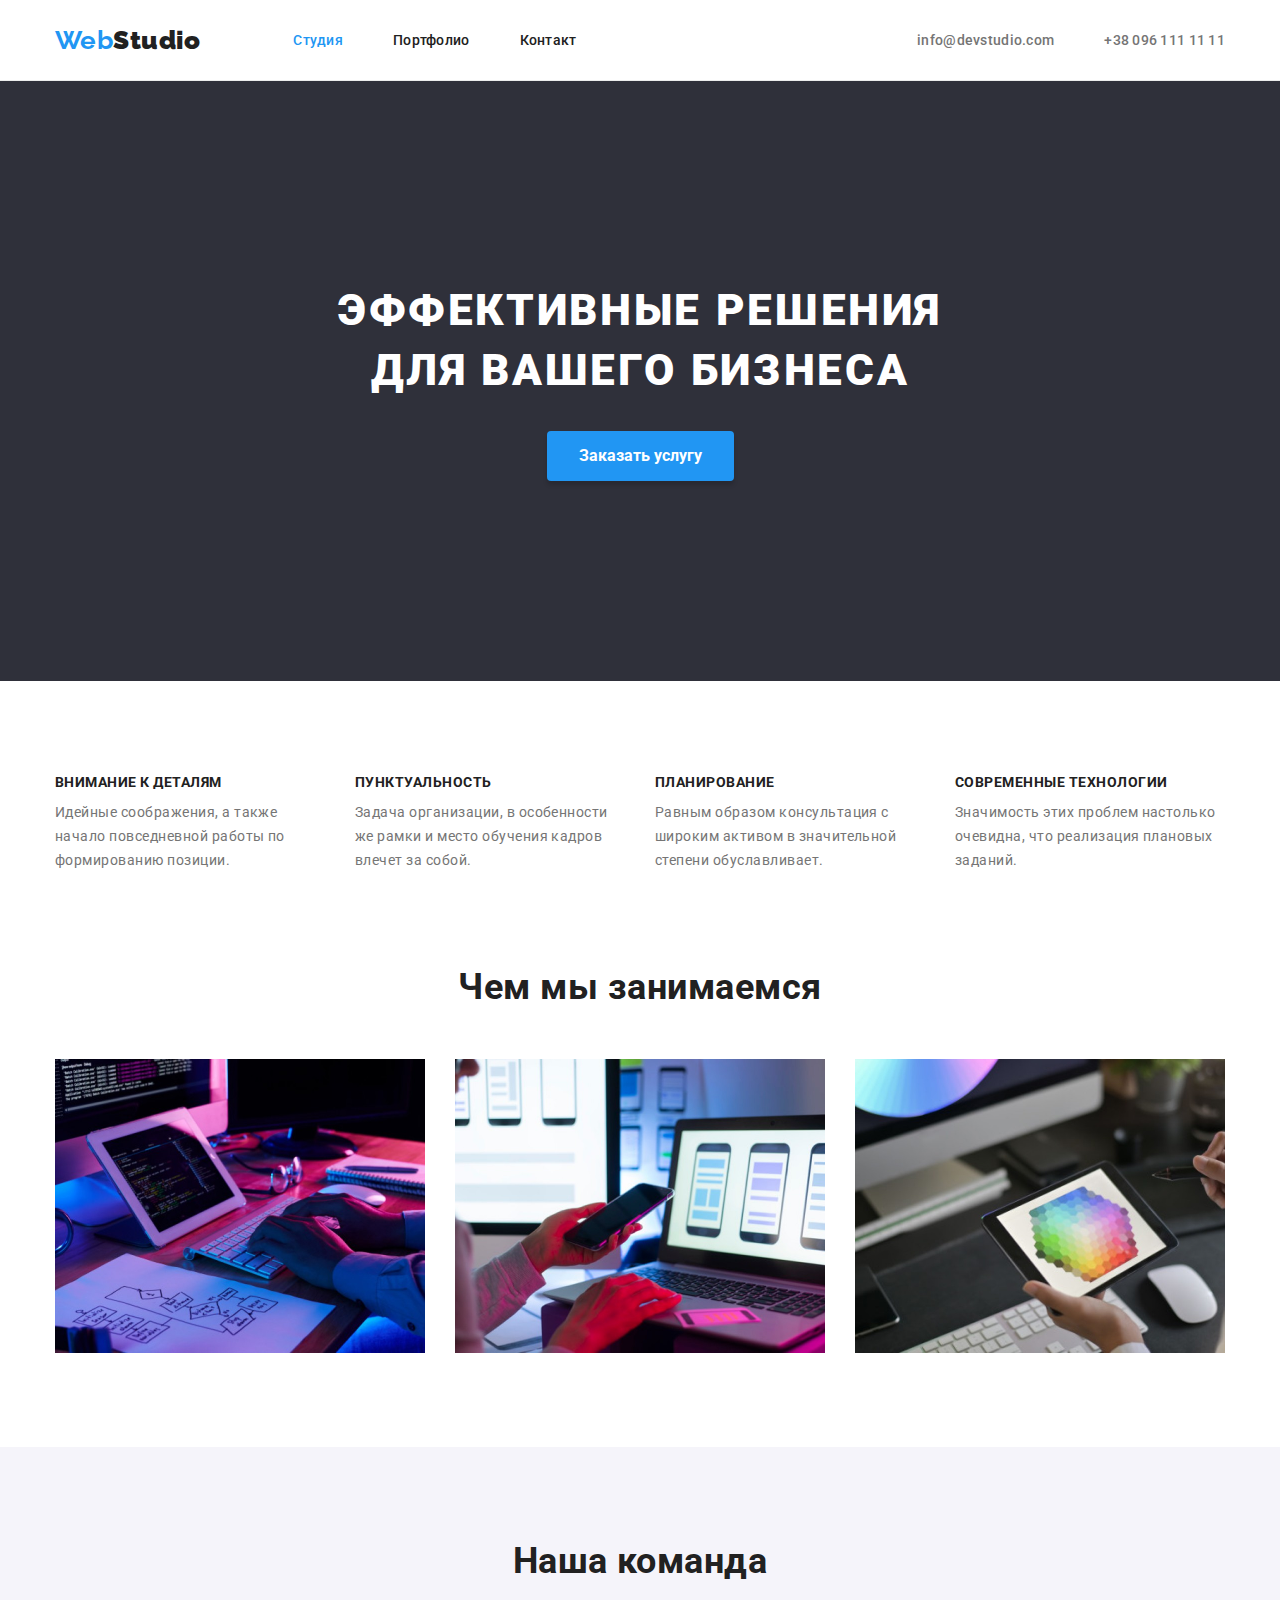
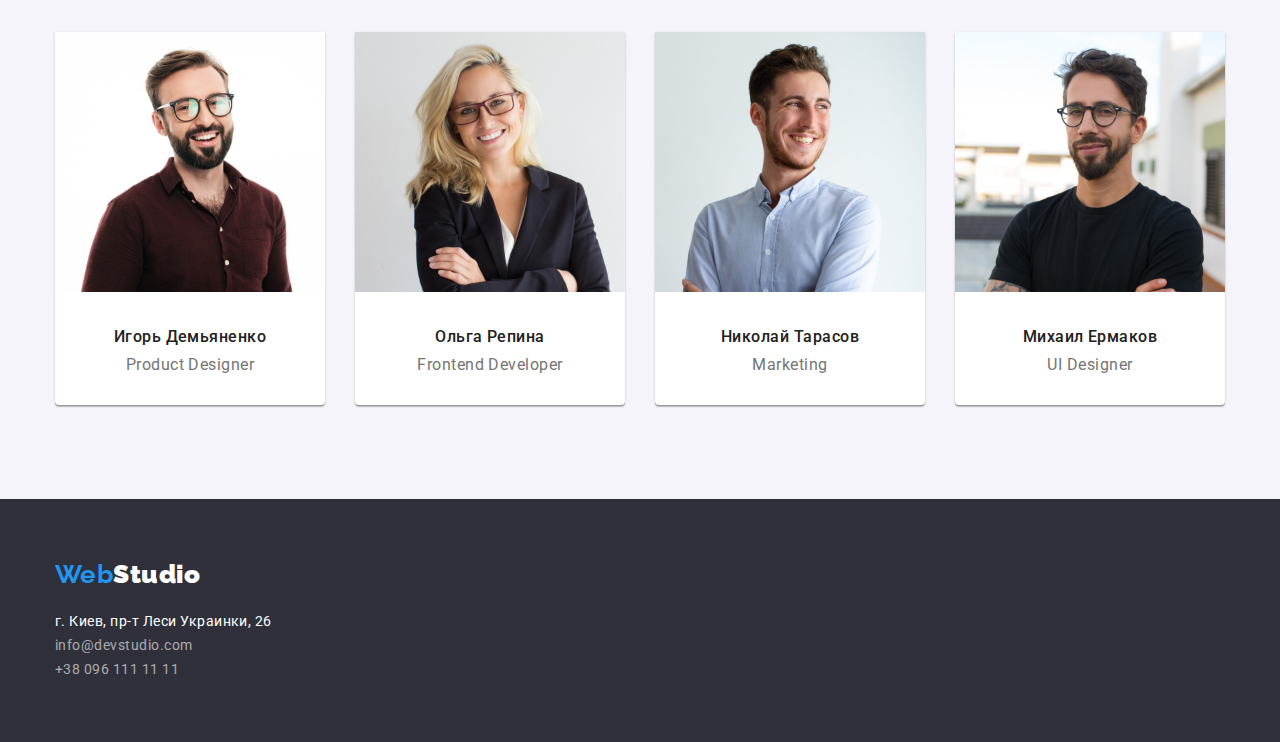
==== index.html @ dc245c02 "Send to check for mistakes" ====
<!DOCTYPE html>
<html lang="ru">

<head>
    <meta charset="UTF-8">
    <meta http-equiv="X-UA-Compatible" content="IE=edge">
    <meta name="viewport" content="width=device-width, initial-scale=1.0">
    <title>WebStudio</title>
    <link
        href="https://fonts.googleapis.com/css2?family=Raleway:wght@700&family=Roboto:wght@400;500;700;900&display=swap"
        rel="stylesheet">
    <link rel="stylesheet" href="https://cdnjs.cloudflare.com/ajax/libs/modern-normalize/1.0.0/modern-normalize.min.css" />
    <link rel="stylesheet" href="./css/styles.css">
</head>

<body>
    <header class="page-header">
        <div class="container header-nav">
        <nav class="nav-menu">
            <a class="logo link" href="./index.html"><span class="accent">Web</span><b>Studio</b></a>
            <ul class="nav-list link list">
                <li class="nav-item"><a class="nav-link link current" href="index.html">Студия</a></li>
                <li class="nav-item"><a class="nav-link link" href="portfolio.html">Портфолио</a></li>
                <li class="nav-item"><a class="nav-link link" href="">Контакт</a></li>
            </ul>
        </nav>
        <ul class="contacts-list link list">
            <li class="contacts-item"><a class="contacts-link link"
                    href="mailto:info@devstudio.com">info@devstudio.com</a></li>
            <li class="contacts-item"><a class="contacts-link link" href="tel:+380961111111">+38 096 111 11 11</a></li>
        </ul>
        </div>
    </header>

    <main>
        <section class="hero section">    
            <div class="container">
                <h1 class="hero-title">Эффективные решения для вашего бизнеса</h1>
                <button class="hero-button" type="button">Заказать услугу</button>
            </div>
        </section>

        <section class="advantage section">
            <div class="container">
            <h2 class="visually-hidden">Особенности</h2>
            <ul class="advantage-list list">
                <li class="advantage-item">
                    <h3 class="advantage-title">Внимание к деталям</h3>
                    <p class="advantage-text">Идейные соображения, а также начало повседневной работы по формированию
                        позиции.</p>
                </li>
                <li class="advantage-item">
                    <h3 class="advantage-title">Пунктуальность</h3>
                    <p class="advantage-text">Задача организации, в особенности же рамки и место обучения кадров влечет
                        за собой.</p>
                </li>
                <li class="advantage-item">
                    <h3 class="advantage-title">Планирование</h3>
                    <p class="advantage-text">Равным образом консультация с широким активом в значительной степени
                        обуславливает.</p>
                </li>
                <li class="advantage-item">
                    <h3 class="advantage-title">Современные технологии</h3>
                    <p class="advantage-text">Значимость этих проблем настолько очевидна, что реализация плановых
                        заданий.</p>
                </li>
            </ul>
            </div>
        </section>

        <section class="about-us section">
            <div class="container">
            <h2 class="about-us-title">Чем мы занимаемся</h2>
            <ul class="about-us-list list">
                <li class="about-us-item"><img src="images/image1.jpg" alt="Работа за компьтером" width="370"
                        height="294"></li>
                <li class="about-us-item"><img src="images/image2.jpg" alt="Изготовление макетов" width="370"
                        height="294"></li>
                <li class="about-us-item"><img src="images/image3.jpg" alt="Выбор цветовой палитры" width="370"
                        height="294"></li>
            </ul>
            </div>
        </section>

        <section class="team section">
            <div class="container">
            <h2 class="team-title">Наша команда</h2>
            <ul class="team-list list">
                <li class="team-item"><img src="images/worker1.jpg" alt="Продукт дизайнер" width="270" height="260">
                    <h3 class="team-name">Игорь Демьяненко</h3>
                    <p class="team-position">Product Designer</p>
                </li>
                <li class="team-item"><img src="images/worker2.jpg" alt="Фронт-энд разработчик" width="270"
                        height="260">
                    <h3 class="team-name">Ольга Репина</h3>
                    <p class="team-position">Frontend Developer</p>
                </li>
                <li class="team-item"><img src="images/worker3.jpg" alt="Маркетолог" width="270" height="260">
                    <h3 class="team-name">Николай Тарасов</h3>
                    <p class="team-position">Marketing</p>
                </li>
                <li class="team-item"><img src="images/worker4.jpg" alt="UI Дизайнер" width="270" height="260">
                    <h3 class="team-name">Михаил Ермаков</h3>
                    <p class="team-position">UI Designer</p>
                </li>
            </ul>
            </div>
        </section>
    </main>

    <footer class="footer-page">
        <div class="container footer-container">
        <a class="footer-logo link" href="./index.html"><span class="accent">Web</span><b>Studio</b></a>
        <address class="footer-address">
            <ul class="footer-list link list">
                <li class="footer-item"><a class="footer-address-link link" href="https://goo.gl/maps/piqngm7oDQpEDh6u6"
                        target="_blank" rel="noopener nofollow noreferrer">г. Киев, пр-т Леси Украинки, 26</a></li>
                <li class="footer-item"><a class="footer-contact-link link"
                        href="mailto:info@devstudio.com">info@devstudio.com</a></li>
                <li class="footer-item"><a class="footer-contact-link link" href="tel:+380961111111">+38 096 111 11
                        11</a></li>
            </ul>
        </address>
        </div>
    </footer>
</body>

</html>
---- css/styles.css ----
/* Main things for everything */
:root {
    --main-color: #212121;
    --color-white: #ffffff;
    --primary-white-color: #F5F4FA;
    --accent-color: #2196F3;
    --muted-text-color: #757575;
    --accent-background-color: #2F303A;
}

body {
    font-family: 'Roboto', sans-serif;
    color: var(--main-color);
    background-color: var(--color-white);
    letter-spacing: 0.03em;
    margin: 0;
}

h1,
h2,
h3,
h4,
h5,
h6,
ul,
p {
    margin: 0;
    padding: 0;
}


.link {
    color: inherit;
    text-decoration: none;
}

.list {
    list-style-type: none;
}

.visually-hidden {
    position: absolute;
    width: 1px;
    height: 1px;
    margin: -1px;
    border: 0;
    padding: 0;

    white-space: nowrap;
    clip-path: inset(100%);
    clip: rect(0 0 0 0);
    overflow: hidden;
}

.container {
    width: 1200px;
    margin: 0 auto;
    padding: 0 15px;
}

.section {
    padding-top: 94px;
    padding-bottom: 94px;
}

/* Header */

.page-header {
    border-bottom: 1px solid #ECECEC;
}

.header-nav {
    display: flex;
}

.nav-menu {
    display: flex;
    align-items: center;
}

.logo {
    display: flex;
    margin-right: 93px;

    font-family: 'Raleway';
    text-decoration: none;
    font-weight: 700;
    font-size: 26px;
    line-height: 1.19;
}

.accent {
    color: var(--accent-color);
}

.nav-list, .contacts-list  {
    display: flex;
}

.contacts-list {
    margin-left: auto;
}

.nav-list .nav-item:not(:last-child),
.contacts-list .contacts-item:not(:last-child) {
    margin-right: 50px;
}

.nav-link, .contacts-link {
    display: block;
    padding-top: 32px;
    padding-bottom: 32px;
    font-weight: 500;
    font-size: 14px;
    line-height: 16px;
    letter-spacing: 0.02em;
}

.nav-link:hover,
.nav-link:focus,
.current {
    color: var(--accent-color);
}

.contacts-link {
    color: var(--muted-text-color);
}

.contacts-link:hover,
.contacts-link:focus {
    color: var(--accent-color);
}

/* Section Hero */

.hero {
    min-height: 600px;
    background-color: var(--accent-background-color);
    text-align: center;
}

.hero.section {
    padding-top: 200px;
    padding-bottom: 200px;
}

.hero-title {
    display: inline-block;
    margin-bottom: 30px;
    min-height: 120px;
    max-width: 696px;
    
    font-weight: 900;
    font-size: 44px;
    line-height: 1.36;
    
    letter-spacing: 0.06em;
    text-transform: uppercase;
    color: var(--color-white);
}

.hero-button {
    display: block;
    margin-left: auto;
    margin-right: auto;
    padding: 10px 32px;

    font-family: 'Roboto';
    font-weight: 700;
    font-size: 16px;
    line-height: 1.88;
    align-items: center;
    color: var(--color-white);
    background-color: var(--accent-color);
    cursor: pointer;

    border: none;
    box-shadow: 0px 4px 4px rgba(0, 0, 0, 0.15);
    border-radius: 4px;
}

/* Section Advantage */

.advantage-list {
    display: flex;
    max-height: 101px;
}

.advantage-item {
    max-width: 270px;
}

.advantage-item:not(:last-child) {
    margin-right: 30px;
}

.advantage-title {
    margin-bottom: 10px;
    
    font-weight: 700;
    font-size: 14px;
    line-height: 1.14;
    text-transform: uppercase;
}

.advantage-text {
    font-size: 14px;
    line-height: 1.71;
    color: var(--muted-text-color);
}

/* Section About Us */

.section.about-us {
    padding-top: 0;
}

.about-us-title,
.team-title {
    margin-bottom: 50px;
    
    font-weight: 700;
    font-size: 36px;
    line-height: 1.16;
    text-align: center;
}

.about-us-list {
    display: flex;
}

.about-us-item:not(:last-child) {
    margin-right: 30px;
}

.about-us-item {
    width: 370px;
    height: 294px;
}

/* Section Team */

.team {
    background-color: var(--primary-white-color);
}

.team-list {
    display: flex;
}

.team-item {
    background: var(--color-white);
    box-shadow: 0px 1px 3px rgba(0, 0, 0, 0.12), 0px 1px 1px rgba(0, 0, 0, 0.14), 0px 2px 1px rgba(0, 0, 0, 0.2);
    border-radius: 0px 0px 4px 4px;
}

.team-item:not(:last-child) {
    margin-right: 30px;
}

.team-name {
    margin-top: 30px;
    margin-bottom: 10px;
    
    text-align: center;
    font-weight: 500;
    font-size: 16px;
    line-height: 1.2;
}

.team-position {
    margin-bottom: 30px;
    
    text-align: center;
    line-height: 1.18;
    color: var(--muted-text-color);
}

/* Portfolio Section*/

.filter-list {
    display: flex;
    justify-content: center;
    padding: 0;
    margin-bottom: 50px;
}

.filter {    
    display: flex;
    margin-left: 4px;
    margin-right: 4px;

    padding: 6px 22px;

    box-shadow: 0px 3px 1px rgba(0, 0, 0, 0.1), 
    0px 1px 2px rgba(0, 0, 0, 0.08), 
    0px 2px 2px rgba(0, 0, 0, 0.12);
    border: none;
    border-radius: 4px;

    font-family: inherit;
    font-weight: 500;
    font-size: 16px;
    line-height: 1.62;
    text-align: center;
    cursor: pointer;
    background-color: var(--primary-white-color);
}

.filter:hover,
.filter:focus,
.filter:active {
    color: var(--color-white);
    background-color: var(--accent-color);
}

.filter.active {
    color: var(--color-white);
    background-color: var(--accent-color);
}

.portfolio-list {
    display: flex;
    flex-wrap: wrap;
    gap: 30px;
}

.portfolio-pic {
    display: block;
    max-height: 100%;
    height: auto;
}

.portfolio-block {
    padding: 20px 24px;
    border: 1px solid #EEEEEE;
    border-top: none;
}

.portfolio-item {
    display: block;
    max-height: 404px;
    background: var(--color-white);
}

.portfolio-title {
    margin-bottom: 4px;
    
    font-weight: 700;
    font-size: 18px;
    line-height: 2;
    letter-spacing: 0.06em;
}

.portfolio-description {
    font-size: 16px;
    line-height: 1.88;
    color: var(--muted-text-color);
}

/* Footer */

.footer-page {
    display: block;
    background-color: var(--accent-background-color);
    color: var(--color-white);
}

.footer-container {
    display: block;
    padding-top: 60px;
    padding-bottom: 60px;
}

.footer-logo {
    font-family: 'Raleway';
    text-decoration: none;
    font-weight: 700;
    font-size: 26px;
    line-height: 1.19;
}

.footer-list {
    margin-top: 20px;

    font-size: 14px;
    line-height: 1.71;
}

.footer-item {
    font-style: normal;
}

.footer-contact-link {
    color: rgba(255, 255, 255, 0.6);
}

.footer-contact-link:hover,
.footer-contact-link:focus {
    color: var(--accent-color);
}
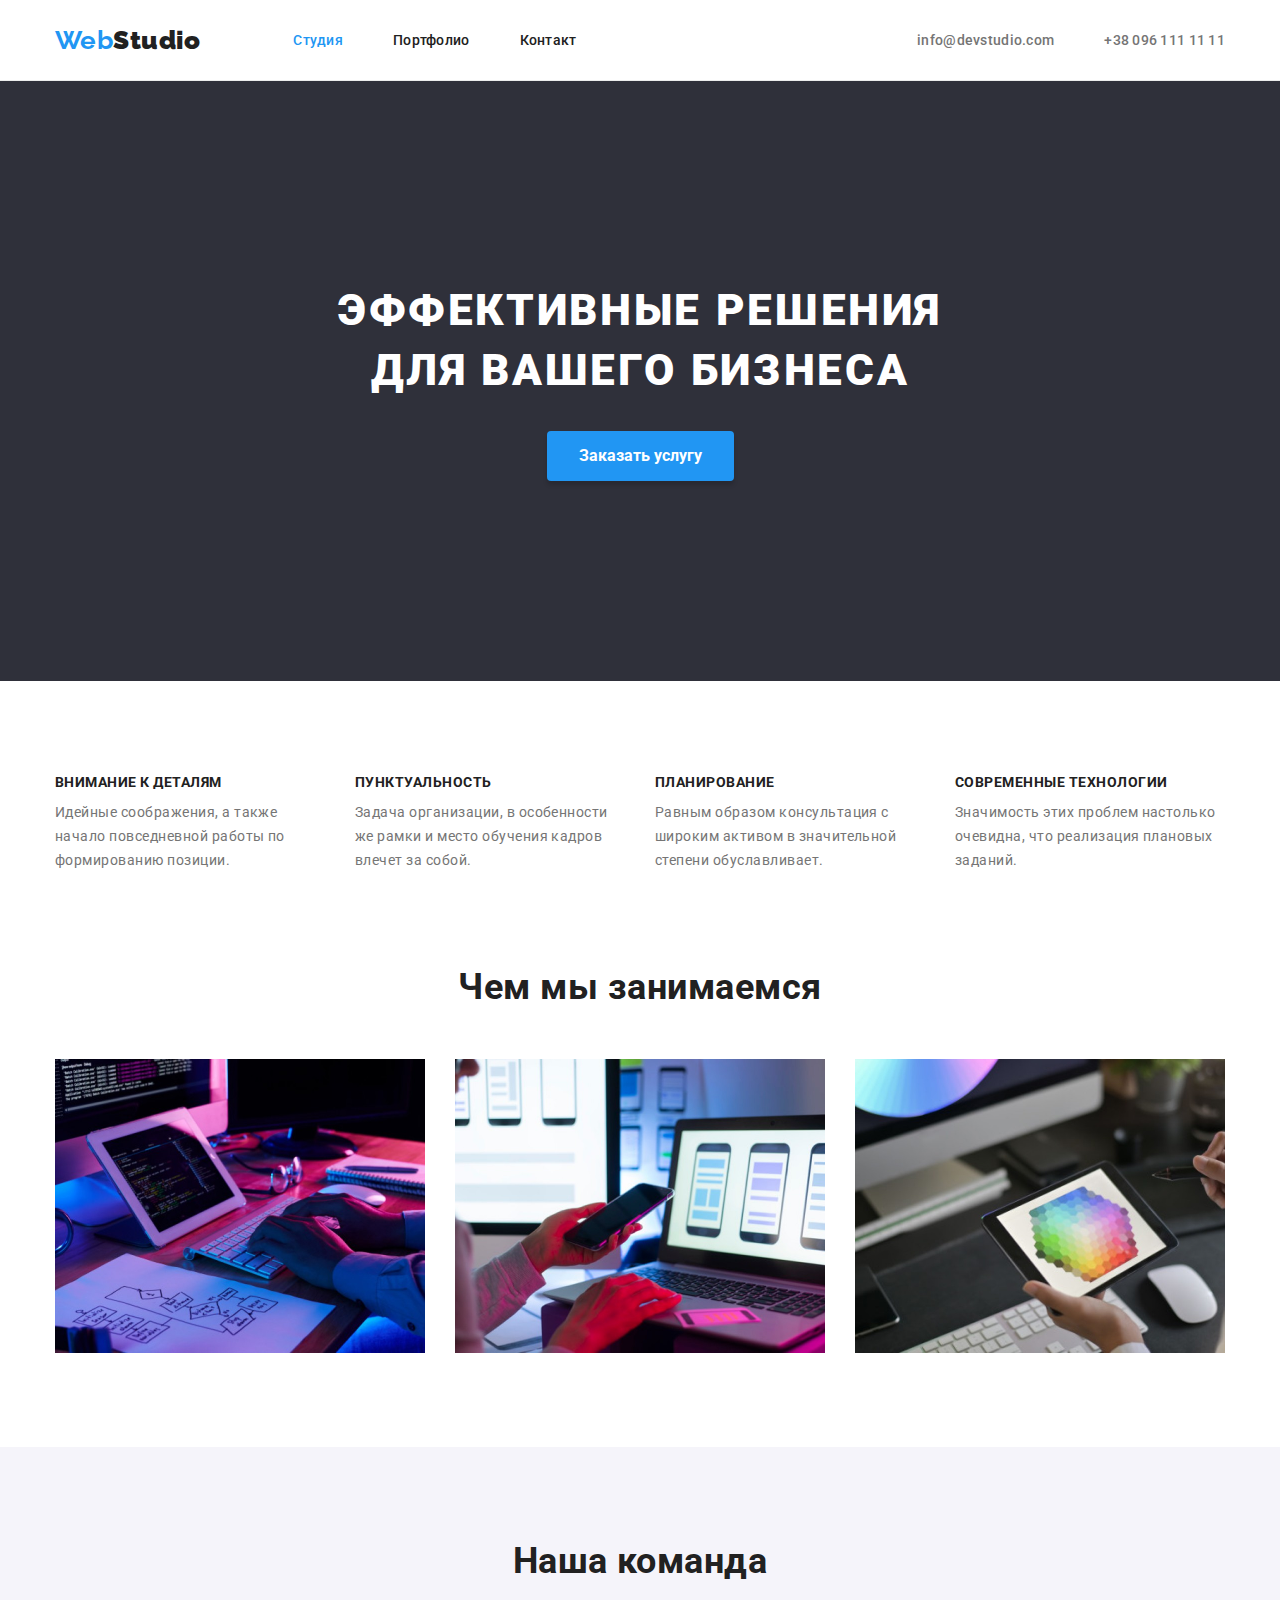
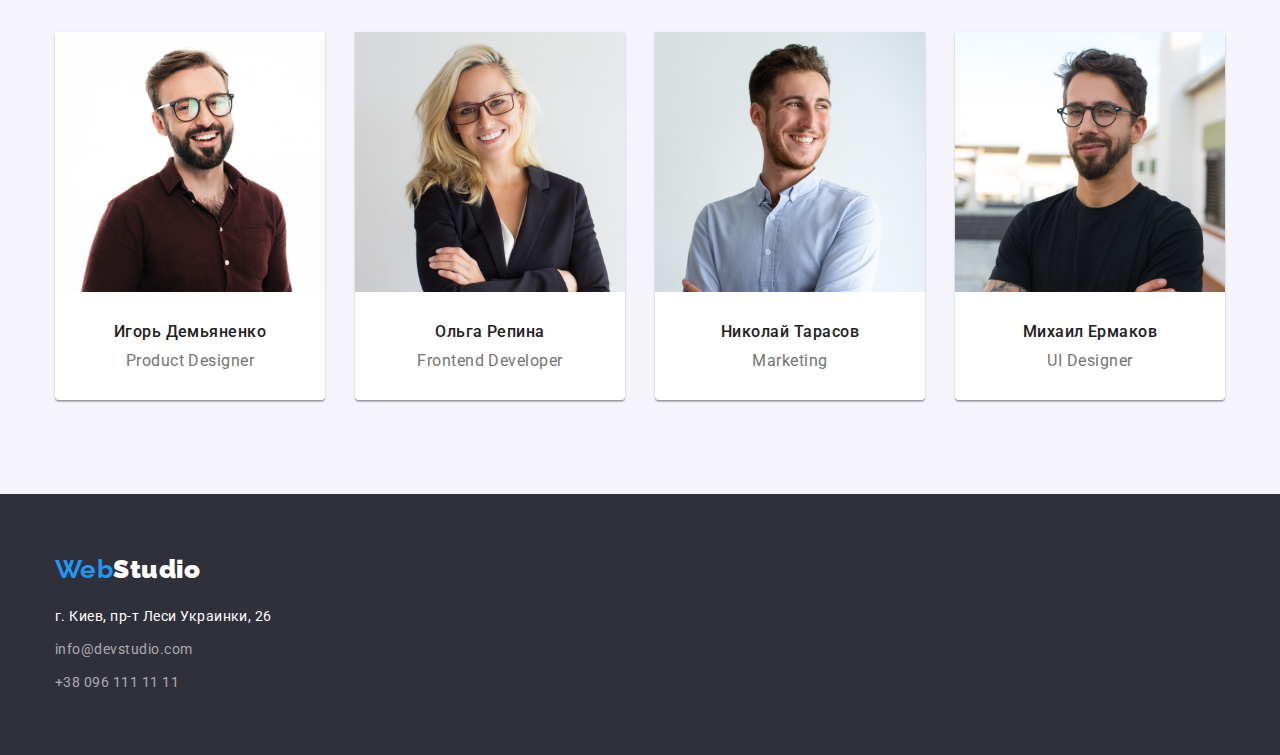
==== commit 949344ce: "last fixes" ====
--- a/index.html
+++ b/index.html
@@ -86,22 +86,33 @@
             <div class="container">
             <h2 class="team-title">Наша команда</h2>
             <ul class="team-list list">
-                <li class="team-item"><img src="images/worker1.jpg" alt="Продукт дизайнер" width="270" height="260">
-                    <h3 class="team-name">Игорь Демьяненко</h3>
-                    <p class="team-position">Product Designer</p>
+                <li class="team-item">
+                    <img src="images/worker1.jpg" alt="Продукт дизайнер" width="270" height="260">
+                    <div class="team-item-block">
+                        <h3 class="team-name">Игорь Демьяненко</h3>
+                        <p class="team-position">Product Designer</p>
+                    </div>
                 </li>
-                <li class="team-item"><img src="images/worker2.jpg" alt="Фронт-энд разработчик" width="270"
-                        height="260">
-                    <h3 class="team-name">Ольга Репина</h3>
-                    <p class="team-position">Frontend Developer</p>
+                <li class="team-item">
+                    <img src="images/worker2.jpg" alt="Фронт-энд разработчик" width="270" height="260">
+                    <div class="team-item-block">
+                        <h3 class="team-name">Ольга Репина</h3>
+                        <p class="team-position">Frontend Developer</p>
+                    </div>
                 </li>
-                <li class="team-item"><img src="images/worker3.jpg" alt="Маркетолог" width="270" height="260">
-                    <h3 class="team-name">Николай Тарасов</h3>
-                    <p class="team-position">Marketing</p>
+                <li class="team-item">
+                    <img src="images/worker3.jpg" alt="Маркетолог" width="270" height="260">
+                    <div class="team-item-block">
+                        <h3 class="team-name">Николай Тарасов</h3>
+                        <p class="team-position">Marketing</p>
+                    </div>
                 </li>
-                <li class="team-item"><img src="images/worker4.jpg" alt="UI Дизайнер" width="270" height="260">
-                    <h3 class="team-name">Михаил Ермаков</h3>
-                    <p class="team-position">UI Designer</p>
+                <li class="team-item">
+                    <img src="images/worker4.jpg" alt="UI Дизайнер" width="270" height="260">
+                    <div class="team-item-block">
+                        <h3 class="team-name">Михаил Ермаков</h3>
+                        <p class="team-position">UI Designer</p>
+                    </div>
                 </li>
             </ul>
             </div>
--- a/css/styles.css
+++ b/css/styles.css
@@ -13,7 +13,12 @@
     color: var(--main-color);
     background-color: var(--color-white);
     letter-spacing: 0.03em;
-    margin: 0;
+}
+
+img {
+    display: block;
+    max-width: 100%;
+    height: auto;
 }
 
 h1,
@@ -28,6 +33,9 @@
     padding: 0;
 }
 
+address {
+    font-style: normal;
+}
 
 .link {
     color: inherit;
@@ -36,6 +44,7 @@
 
 .list {
     list-style-type: none;
+    color: inherit;
 }
 
 .visually-hidden {
@@ -233,11 +242,6 @@
     margin-right: 30px;
 }
 
-.about-us-item {
-    width: 370px;
-    height: 294px;
-}
-
 /* Section Team */
 
 .team {
@@ -258,20 +262,21 @@
     margin-right: 30px;
 }
 
+.team-item-block {
+    padding-top: 30px;
+    padding-bottom: 30px;
+    text-align: center;
+}
+
 .team-name {
-    margin-top: 30px;
-    margin-bottom: 10px;
-    
-    text-align: center;
+    padding-bottom: 10px;
+    
     font-weight: 500;
     font-size: 16px;
     line-height: 1.2;
 }
 
 .team-position {
-    margin-bottom: 30px;
-    
-    text-align: center;
     line-height: 1.18;
     color: var(--muted-text-color);
 }
@@ -285,11 +290,12 @@
     margin-bottom: 50px;
 }
 
+.filter-item:not(:last-child) {
+    margin-right: 8px;
+}
+
 .filter {    
     display: flex;
-    margin-left: 4px;
-    margin-right: 4px;
-
     padding: 6px 22px;
 
     box-shadow: 0px 3px 1px rgba(0, 0, 0, 0.1), 
@@ -361,18 +367,19 @@
 /* Footer */
 
 .footer-page {
-    display: block;
     background-color: var(--accent-background-color);
     color: var(--color-white);
 }
 
 .footer-container {
-    display: block;
     padding-top: 60px;
     padding-bottom: 60px;
 }
 
 .footer-logo {
+    display: inline-block;
+    margin-bottom: 20px;
+    
     font-family: 'Raleway';
     text-decoration: none;
     font-weight: 700;
@@ -381,14 +388,16 @@
 }
 
 .footer-list {
-    margin-top: 20px;
-
     font-size: 14px;
     line-height: 1.71;
 }
 
 .footer-item {
     font-style: normal;
+}
+
+.footer-item:not(:last-child) {
+    margin-bottom: 9px;
 }
 
 .footer-contact-link {
